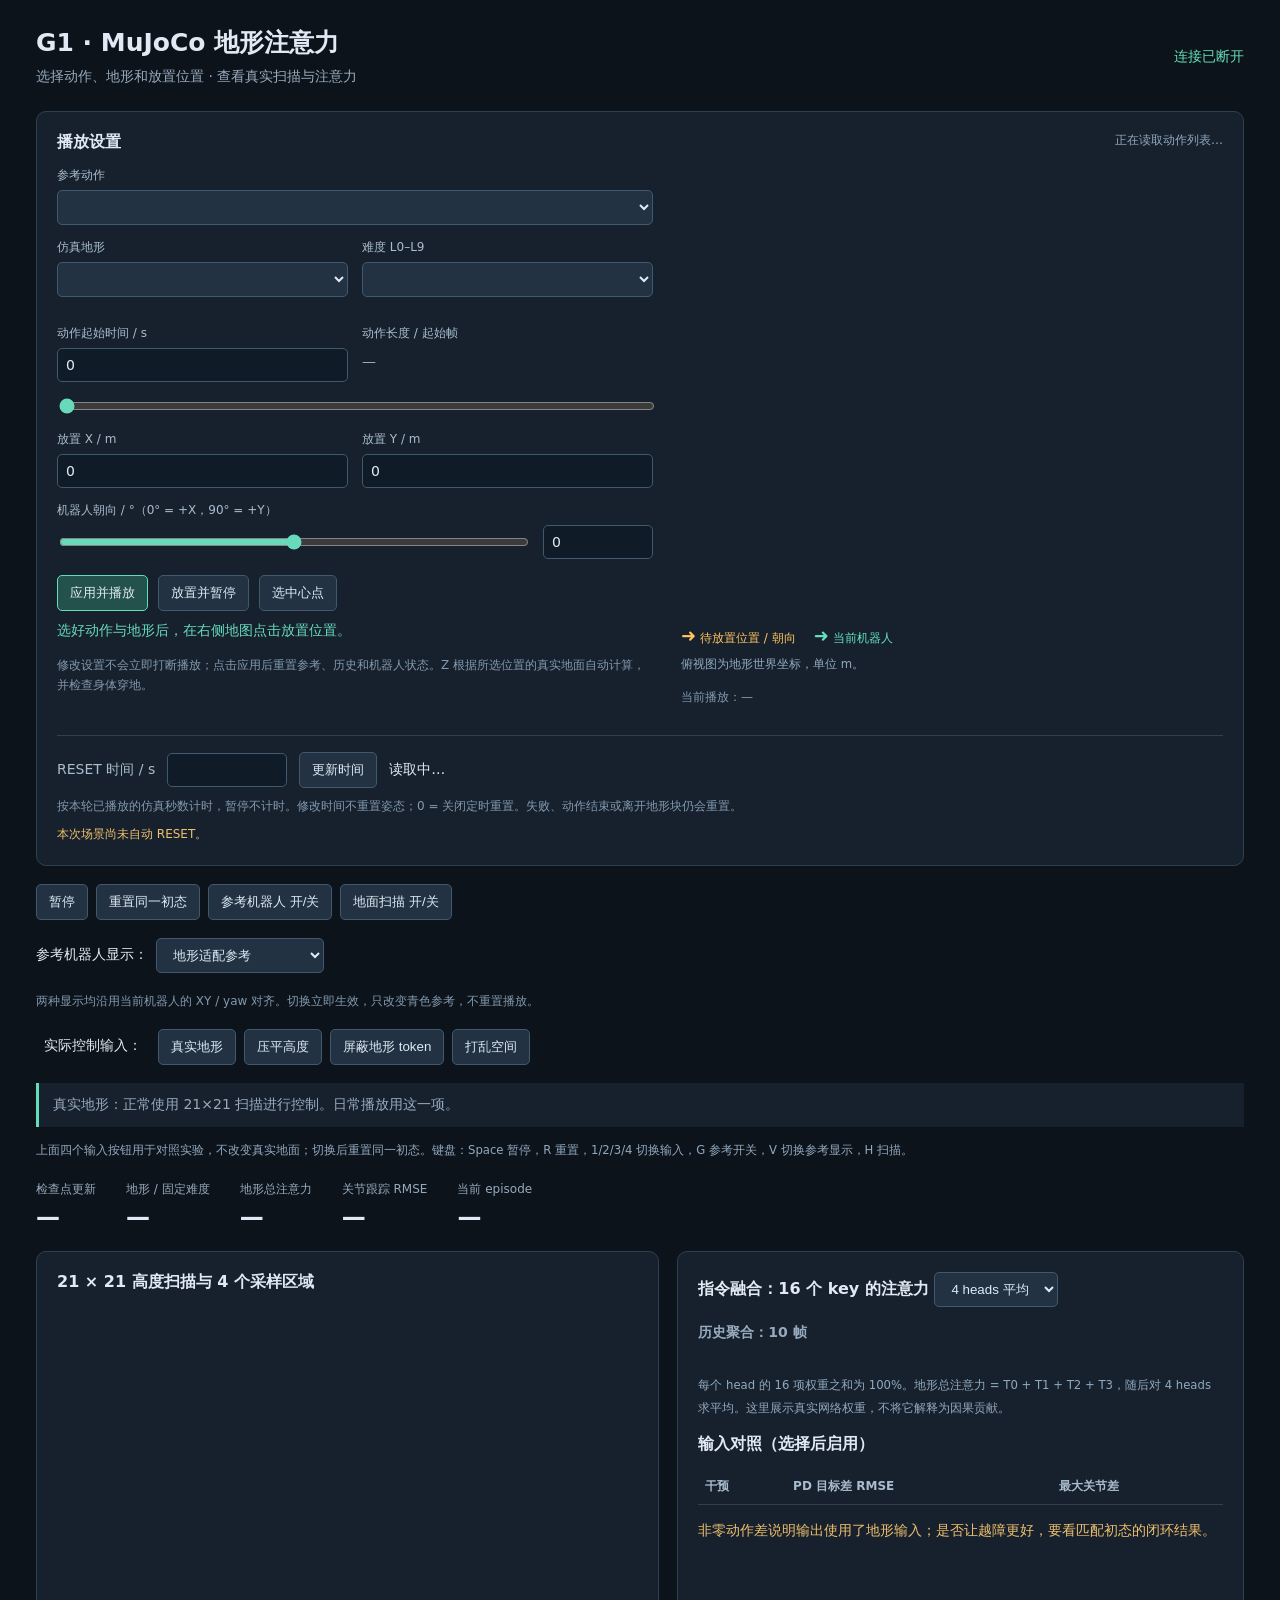
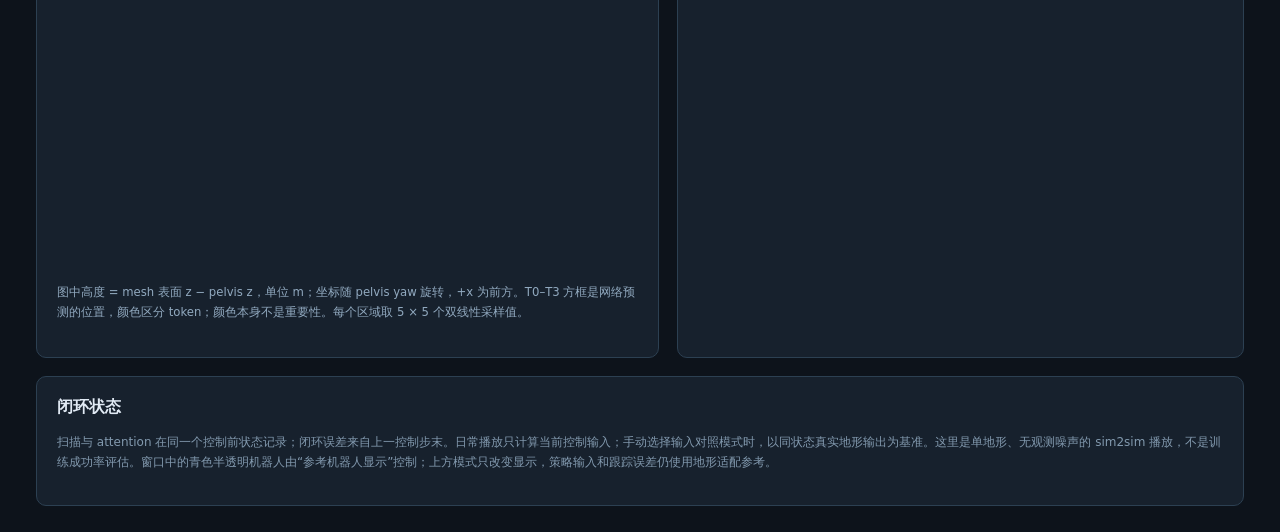
==== source/instinctlab/instinctlab/tasks/shadowing/pgmt/msic/pgmt_dashboard.html @ ec5237e5 "add pgmt base" ====
<!doctype html><html lang="zh-CN"><meta charset="utf-8"><meta name="viewport" content="width=device-width,initial-scale=1">
<title>G1 · MuJoCo 地形注意力</title><style>
*{box-sizing:border-box}body{margin:0;background:#0d131b;color:#e1eaf4;font:14px system-ui,"Noto Sans CJK SC",sans-serif}main{max-width:1260px;margin:auto;padding:26px}h1{font-size:25px;margin:0 0 6px}h2{font-size:16px;margin:0 0 14px}p{color:#97aabd;line-height:1.7}.top{display:flex;justify-content:space-between;align-items:center;gap:20px}.status{color:#63dcb9}button,select{background:#223243;color:#e1eaf4;border:1px solid #41596c;border-radius:5px;padding:8px 12px;cursor:pointer}button.active{background:#23514b;border-color:#63dcb9}.controls{display:flex;gap:8px;flex-wrap:wrap;margin:18px 0}.cards{display:grid;grid-template-columns:1.1fr 1fr;gap:18px}.panel{background:#17212d;border:1px solid #2c4052;border-radius:10px;padding:20px}.numbers{display:flex;gap:30px;flex-wrap:wrap;margin:20px 0}.n label{display:block;color:#97aabd;font-size:12px}.n b{display:block;font-size:24px;margin-top:5px}canvas{display:block;width:100%;height:auto}small{color:#91a9bf;line-height:1.7}.row{display:grid;grid-template-columns:60px 1fr 56px;align-items:center;gap:8px;margin:6px 0;font:12px monospace}.track{height:12px;background:#293848}.fill{height:100%;background:#79b3df}.hist{display:flex;gap:3px;margin-top:10px}.hc{background:#2c465c;flex:1;text-align:center;padding:8px 0;font-size:11px;border-radius:3px}.diagnostic{margin-top:18px}table{border-collapse:collapse;width:100%}td,th{padding:9px 7px;border-bottom:1px solid #2c4052;text-align:left}th{color:#a9bdce;font-size:12px}.foot{font-size:12px;color:#8299ae}a{color:#75c9ed}.chip{color:#ffc670}#patches{display:flex;gap:7px}#patches canvas{width:24%;border-radius:4px}.notice{color:#efc06d} @media(max-width:850px){.cards{grid-template-columns:1fr}main{padding:15px}.top{align-items:flex-start}}
input{background:#0f1b27;color:#e1eaf4;border:1px solid #41596c;border-radius:5px;padding:8px;width:100%;font:inherit}input[type=range]{padding:0;accent-color:#67dabc;border:0}select{max-width:100%}button:disabled,input:disabled,select:disabled{opacity:.5;cursor:default}.scene_editor{margin-top:22px}.scene_grid{display:grid;grid-template-columns:1.1fr 1fr;gap:28px}.scene_fields{display:grid;grid-template-columns:1fr 1fr;gap:14px}.scene_fields label{display:block;font-size:12px;color:#a9bdce;margin-bottom:6px}.scene_fields select{width:100%}.wide{grid-column:1/-1}.scene_buttons{display:flex;gap:10px;margin:16px 0 8px}.primary{background:#23514b;border-color:#63dcb9}.mode_help{background:#17212d;border-left:3px solid #63dcb9;padding:10px 14px}.map_legend{display:flex;gap:18px;font-size:12px;margin:8px 0}.map_legend b{font-size:18px}.scene_editor h2{display:flex;justify-content:space-between;gap:20px}.scene_editor h2 span{font-size:12px;font-weight:normal;color:#91a9bf}#terrain_map{cursor:crosshair;touch-action:none;max-width:480px;margin:auto}#scene_feedback{min-height:24px;line-height:1.6;color:#67dabc}#scene_current{margin-top:12px;overflow-wrap:anywhere}.small_number{max-width:110px}#heading_row{display:flex;gap:12px;align-items:center}#heading_row input[type=range]{flex:1}#scene_form{min-width:0} @media(max-width:850px){.scene_grid{grid-template-columns:1fr}.scene_buttons{flex-wrap:wrap}}
.reset_settings{border-top:1px solid #2c4052;margin-top:16px;padding-top:16px}.reset_row{display:flex;gap:12px;align-items:center;flex-wrap:wrap}.reset_row input{width:120px}.reset_row label{color:#a9bdce}.reset_settings p{margin:8px 0 0}#reset_feedback{color:#67dabc}#last_reset{color:#efc06d}
</style><main><div class="top"><div><h1>G1 · MuJoCo 地形注意力</h1><p style="margin:0">选择动作、地形和放置位置 · 查看真实扫描与注意力</p></div><div id="status" class="status">连接中…</div></div>
<section class="panel scene_editor"><h2>播放设置 <span id="catalog_count">正在读取动作列表…</span></h2><div class="scene_grid">
<form id="scene_form"><div class="scene_fields">
<div class="wide"><label for="motion_select">参考动作</label><select id="motion_select" required></select></div>
<div><label for="terrain_select">仿真地形</label><select id="terrain_select" required></select></div><div><label for="level_select">难度 L0–L9</label><select id="level_select"></select></div>
<div class="wide"><small id="terrain_detail"></small></div>
<div><label for="motion_start">动作起始时间 / s</label><input id="motion_start" type="number" min="0" step="any" value="0" required></div><div><label>动作长度 / 起始帧</label><p id="motion_duration" style="margin:8px 0">—</p></div>
<div class="wide"><input id="motion_slider" aria-label="动作起始时间滑块" type="range" min="0" step="0.02" value="0"></div>
<div><label for="spawn_x">放置 X / m</label><input id="spawn_x" type="number" min="-3.9" max="3.9" step="any" value="0" required></div><div><label for="spawn_y">放置 Y / m</label><input id="spawn_y" type="number" min="-3.9" max="3.9" step="any" value="0" required></div>
<div class="wide"><label for="spawn_heading">机器人朝向 / °（0° = +X，90° = +Y）</label><div id="heading_row"><input id="heading_slider" aria-label="机器人朝向滑块" type="range" min="-180" max="180" step="1" value="0"><input id="spawn_heading" class="small_number" type="number" min="-180" max="180" step="any" value="0" required></div></div>
</div><div class="scene_buttons"><button id="apply_play" type="button" class="primary">应用并播放</button><button id="apply_pause" type="button">放置并暂停</button><button id="map_center" type="button">选中心点</button></div>
<div id="scene_feedback" role="status">选好动作与地形后，在右侧地图点击放置位置。</div><small id="ground_notice"></small><p class="foot">修改设置不会立即打断播放；点击应用后重置参考、历史和机器人状态。Z 根据所选位置的真实地面自动计算，并检查身体穿地。</p></form>
<div><canvas id="terrain_map" width="480" height="450" aria-label="地形俯视图，点击或拖动选择机器人放置位置"></canvas><div class="map_legend"><span style="color:#ffc45d"><b>➜</b> 待放置位置 / 朝向</span><span style="color:#64e1bf"><b>➜</b> 当前机器人</span></div><small id="map_height">俯视图为地形世界坐标，单位 m。</small><p class="foot" id="scene_current">当前播放：—</p></div>
</div><div class="reset_settings"><form id="reset_form" class="reset_row"><label for="reset_seconds">RESET 时间 / s</label><input id="reset_seconds" type="number" min="0" step="any" required aria-label="自动重置时间，0 表示关闭定时重置"><button id="apply_reset_time" type="submit">更新时间</button><span id="reset_clock">读取中…</span><span id="reset_feedback" role="status"></span></form><p class="foot">按本轮已播放的仿真秒数计时，暂停不计时。修改时间不重置姿态；0 = 关闭定时重置。失败、动作结束或离开地形块仍会重置。</p><p id="last_reset" class="foot">本次场景尚未自动 RESET。</p></div></section>
<div class="controls"><button onclick="control('pause')" id="pause">暂停</button><button onclick="control('reset')">重置同一初态</button><button onclick="control('ghost')" id="ghost">参考机器人 开/关</button><button onclick="control('scan')">地面扫描 开/关</button></div>
<div class="controls" style="align-items:center"><label for="reference_display">参考机器人显示：</label><select id="reference_display"><option value="terrain">地形适配参考</option><option value="source">原始 NPZ（不抬高）</option></select><span id="reference_feedback" role="status" class="status"></span></div>
<p class="foot" id="reference_help">两种显示均沿用当前机器人的 XY / yaw 对齐。切换立即生效，只改变青色参考，不重置播放。</p>
<div class="controls"><span style="padding:8px">实际控制输入：</span><button data-mode="real" onclick="control('real')">真实地形</button><button data-mode="flat" onclick="control('flat')">压平高度</button><button data-mode="off" onclick="control('off')">屏蔽地形 token</button><button data-mode="shuffled" onclick="control('shuffled')">打乱空间</button></div>
<p class="mode_help" id="mode_help">真实地形：正常使用 21×21 扫描进行控制。日常播放用这一项。</p>
<small>上面四个输入按钮用于对照实验，不改变真实地面；切换后重置同一初态。键盘：Space 暂停，R 重置，1/2/3/4 切换输入，G 参考开关，V 切换参考显示，H 扫描。</small>
<div class="numbers"><div class="n"><label>检查点更新</label><b id="update">—</b></div><div class="n"><label>地形 / 固定难度</label><b id="terrain">—</b></div><div class="n"><label>地形总注意力</label><b id="mass">—</b></div><div class="n"><label>关节跟踪 RMSE</label><b id="joint">—</b></div><div class="n"><label>当前 episode</label><b id="episode">—</b></div></div>
<div class="cards"><section class="panel"><h2>21 × 21 高度扫描与 4 个采样区域</h2><canvas id="scan" width="580" height="575"></canvas><small>图中高度 = mesh 表面 z − pelvis z，单位 m；坐标随 pelvis yaw 旋转，+x 为前方。T0–T3 方框是网络预测的位置，颜色区分 token；颜色本身不是重要性。每个区域取 5 × 5 个双线性采样值。</small><p id="range"></p><div id="patches"></div><small id="scan_note"></small></section>
<section class="panel"><h2>指令融合：16 个 key 的注意力 <select id="head"><option value="-1">4 heads 平均</option><option value="0">Head 0</option><option value="1">Head 1</option><option value="2">Head 2</option><option value="3">Head 3</option></select></h2><div id="bars"></div><p><b>历史聚合：10 帧</b></p><div class="hist" id="history"></div><p><small>每个 head 的 16 项权重之和为 100%。地形总注意力 = T0 + T1 + T2 + T3，随后对 4 heads 求平均。这里展示真实网络权重，不将它解释为因果贡献。</small></p><h2>输入对照（选择后启用）</h2><table><thead><tr><th>干预</th><th>PD 目标差 RMSE</th><th>最大关节差</th></tr></thead><tbody id="counter"></tbody></table><p class="notice">非零动作差说明输出使用了地形输入；是否让越障更好，要看匹配初态的闭环结果。</p></section></div>
<section class="panel diagnostic"><h2>闭环状态</h2><div id="metrics"></div><p class="foot">扫描与 attention 在同一个控制前状态记录；闭环误差来自上一控制步末。日常播放只计算当前控制输入；手动选择输入对照模式时，以同状态真实地形输出为基准。这里是单地形、无观测噪声的 sim2sim 播放，不是训练成功率评估。窗口中的青色半透明机器人由“参考机器人显示”控制；上方模式只改变显示，策略输入和跟踪误差仍使用地形适配参考。</p></section></main>
<script>
const $=x=>document.getElementById(x), C=['#ffb033','#36d9a6','#a885ff','#ff6385'];let last=null,lastTime=0;
async function control(command){await fetch('/control',{method:'POST',headers:{'Content-Type':'application/json'},body:JSON.stringify({command})})}
function color(v,lo,hi){let t=Math.max(0,Math.min(1,(v-lo)/Math.max(.02,hi-lo)));return `rgb(${25+150*t},${80+125*t},${145-50*t})`}
function avg(a,h){return h>=0?a[h]:a[0].map((_,i)=>a.reduce((v,r)=>v+r[i],0)/a.length)}
function draw(s){last=s;let h=+$('head').value,w=avg(s.weights,h),hw=avg(s.history,h),a=s.height.flat(),lo=Math.min(...a),hi=Math.max(...a),cv=$('scan'),ctx=cv.getContext('2d'),ox=54,oy=23,sz=480,cell=sz/21;
ctx.clearRect(0,0,580,575);for(let j=0;j<21;j++)for(let i=0;i<21;i++){ctx.fillStyle=color(s.height[j][i],lo,hi);ctx.fillRect(ox+i*cell,oy+(20-j)*cell,cell+.2,cell+.2)}ctx.fillStyle='#b6c9d9';ctx.font='12px sans-serif';[-1,0,1].forEach(v=>{ctx.fillText(v.toFixed(1),ox+(v+1.05)/2.1*sz-8,oy+sz+23);ctx.fillText(v.toFixed(1),ox-33,oy+(1.05-v)/2.1*sz+4)});ctx.fillText('x / m   前方 →',ox+180,oy+sz+48);ctx.fillText('y / m',6,18);
s.centers.forEach((p,i)=>{let x=ox+(p[0]+1.05)/2.1*sz,y=oy+(1.05-p[1])/2.1*sz,r=.2/2.1*sz;ctx.strokeStyle=C[i];ctx.lineWidth=2;ctx.strokeRect(x-r,y-r,2*r,2*r);ctx.fillStyle='rgba(10,17,25,.85)';ctx.fillRect(x-r+1,y-23,85,21);ctx.fillStyle=C[i];ctx.font='bold 13px sans-serif';ctx.fillText(`T${i} ${(w[12+i]*100).toFixed(2)}%`,x-r+4,y-8);ctx.fillRect(x-3,y-3,6,6)});ctx.fillStyle='white';ctx.beginPath();ctx.arc(ox+sz/2,oy+sz/2,4,0,7);ctx.fill();
$('range').textContent=`扫描高度 [${lo.toFixed(3)}, ${hi.toFixed(3)}] m · 高差 ${(hi-lo).toFixed(3)} m`;
$('bars').innerHTML=w.map((v,i)=>`<div class="row"><span>${i===0?'history':i<12?'ref+'+(i-1):'T'+(i-12)}</span><div class="track"><div class="fill" style="width:${Math.max(.1,v*100)}%;background:${i>=12?C[i-12]:'#79b3df'}"></div></div><span>${(v*100).toFixed(2)}%</span></div>`).join('');
$('history').innerHTML=hw.map((v,i)=>`<div class="hc">${i-9} 帧<br>${(v*100).toFixed(1)}%</div>`).join('');$('patches').innerHTML='';s.patches.forEach((p,k)=>{let cv=document.createElement('canvas');cv.width=125;cv.height=150;let c=cv.getContext('2d');p.forEach((v,i)=>{c.fillStyle=color(v,lo,hi);c.fillRect(i%5*25,(4-Math.floor(i/5))*25,25,25)});c.fillStyle=C[k];c.font='12px sans-serif';c.fillText('T'+k+' · 实际输入',5,143);$('patches').appendChild(cv)});
$('counter').innerHTML=Object.entries(s.counterfactual).map(([k,v])=>`<tr><td>${{flat:'压平（保留脚下高度）',off:'地形 gate = 0',shuffled:'空间打乱（保留直方图）'}[k]}</td><td>${v.target_rmse_rad.toFixed(5)} rad</td><td>${v.target_max_rad.toFixed(5)} rad</td></tr>`).join('');
$('update').textContent=s.checkpoint_update;$('terrain').textContent=s.terrain==='box_test'?'箱台 10/20/30/40 cm':s.terrain+' · L'+s.level;$('mass').textContent=(s.terrain_mass*100).toFixed(2)+'%';$('joint').textContent=s.metrics.joint_rmse_rad.toFixed(3)+' rad';$('episode').textContent=s.metrics.episode+' / '+s.metrics.episode_time_s.toFixed(1)+'s';$('pause').textContent=s.paused?'继续':'暂停';document.querySelectorAll('[data-mode]').forEach(e=>e.classList.toggle('active',e.dataset.mode===s.mode));
$('metrics').textContent=`步数 ${s.step} · 参考帧 ${s.metrics.frame} · 移动路径 ${(s.metrics.traveled_xy_m??0).toFixed(2)} m · 平台外 ${(s.metrics.off_platform_s??0).toFixed(2)} s · 根部高度误差 ${s.metrics.root_height_error_m.toFixed(3)} m · 倾斜误差 ${s.metrics.root_tilt_error_rad.toFixed(3)} rad · 身体最大误差 ${s.metrics.body_error_max_m.toFixed(3)} m · 支撑地面 ${s.metrics.support_z_m.toFixed(3)} m`;
$('scan_note').textContent=s.mode==='real'?'当前使用真实高度图。':'蓝绿色底图始终显示真实扫描；小图和 attention 显示当前控制模式下的网络输入与权重。';

$('mode_help').textContent=({real:'真实地形：正常使用 21×21 地形扫描进行控制。日常播放用这一项。',flat:'压平高度：只把网络收到的扫描图填成脚下的地面高度，去掉周围起伏；仿真中的台阶、方块仍然存在。',off:'屏蔽地形 token：让 4 个地形 token 的注意力为 0，观察完全关闭地形特征后如何运动；扫描图仍可显示。',shuffled:'打乱空间：保留 441 个高度值，但打乱它们的位置，破坏地形的空间形状；真实地面不变。'})[s.mode];
window.sceneEditor?.update(s);
window.resetTimer?.update(s);
window.referenceDisplay?.update(s);
}
$('head').onchange=()=>last&&draw(last);setInterval(async()=>{try{let r=await fetch('/state'),s=await r.json();if(!s.weights)return;if(!last||s.step!==last.step||s.paused)lastTime=Date.now();draw(s);$('status').textContent=(s.paused?'已暂停':Date.now()-lastTime>2500?'数据已停止更新':'实时连接')+' · step '+s.step}catch(e){$('status').textContent='连接已断开'}},150);
</script><script src="/controls.js"></script></html>
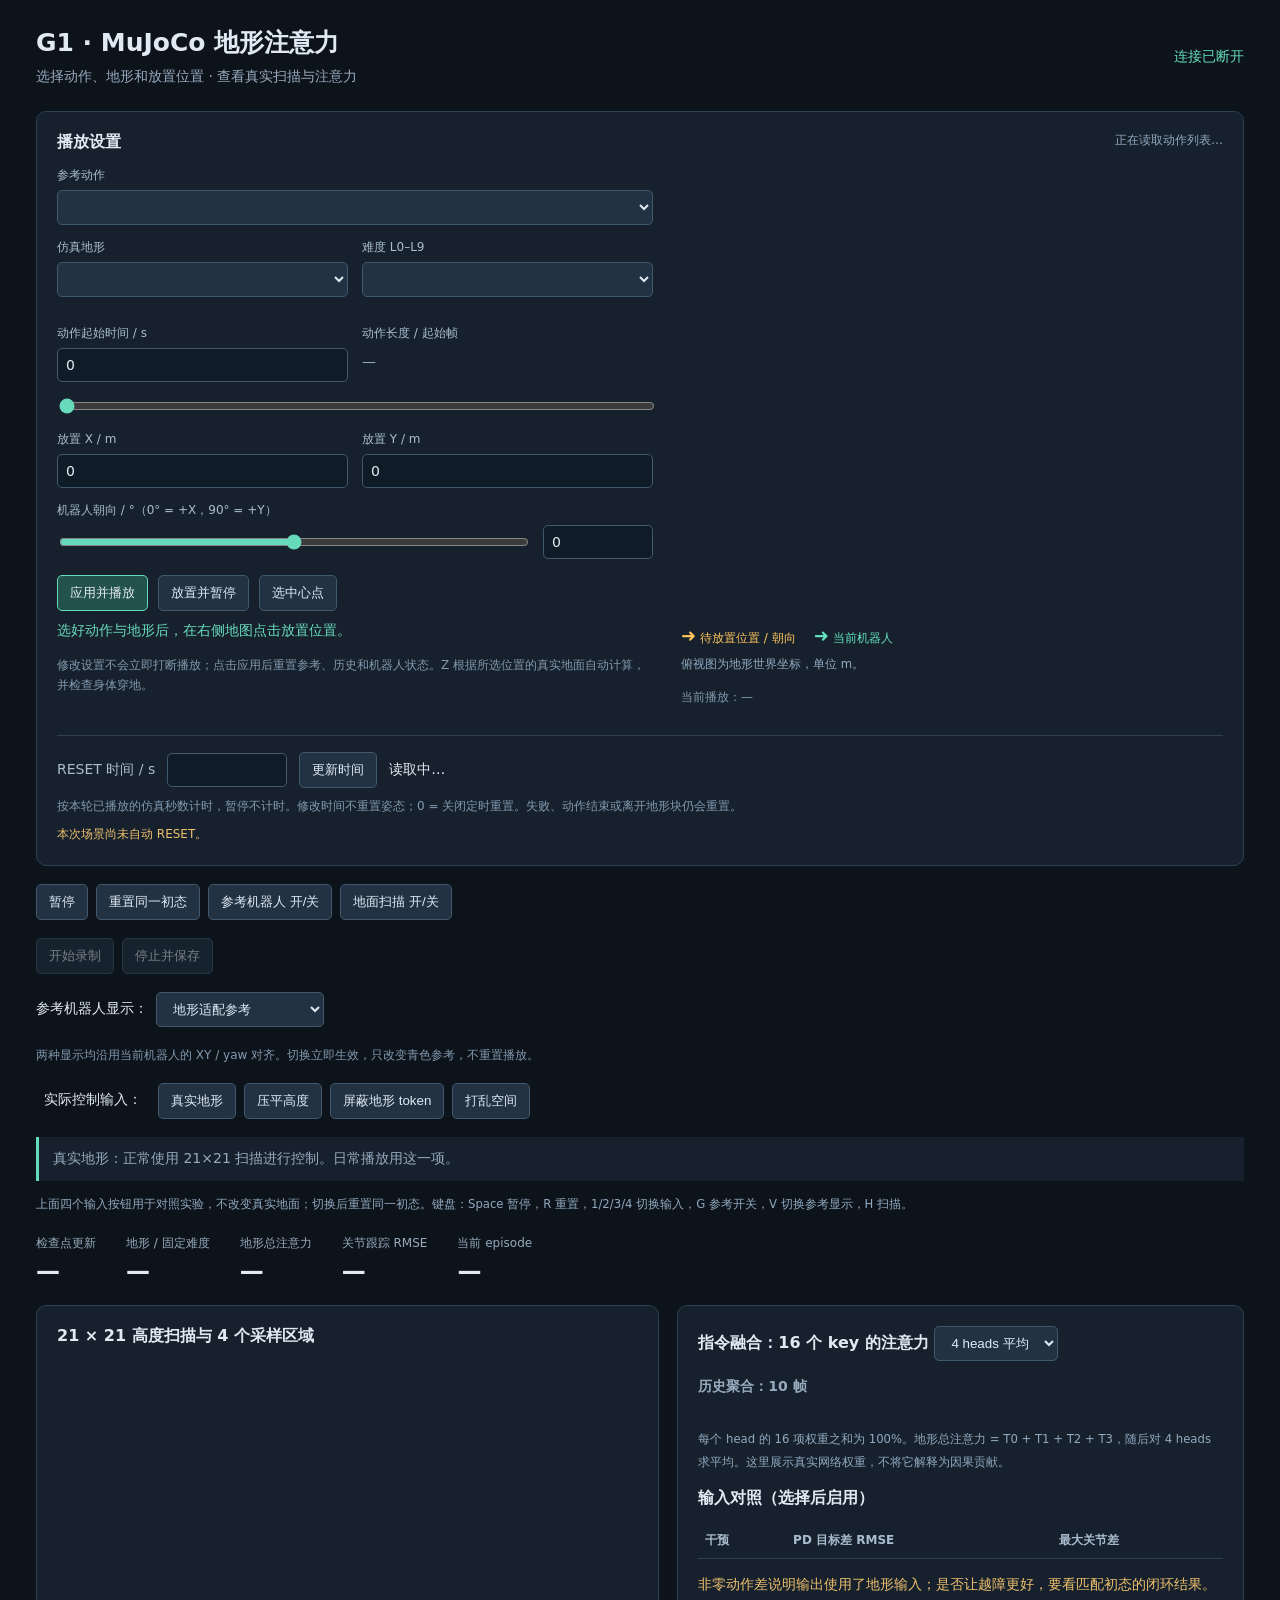
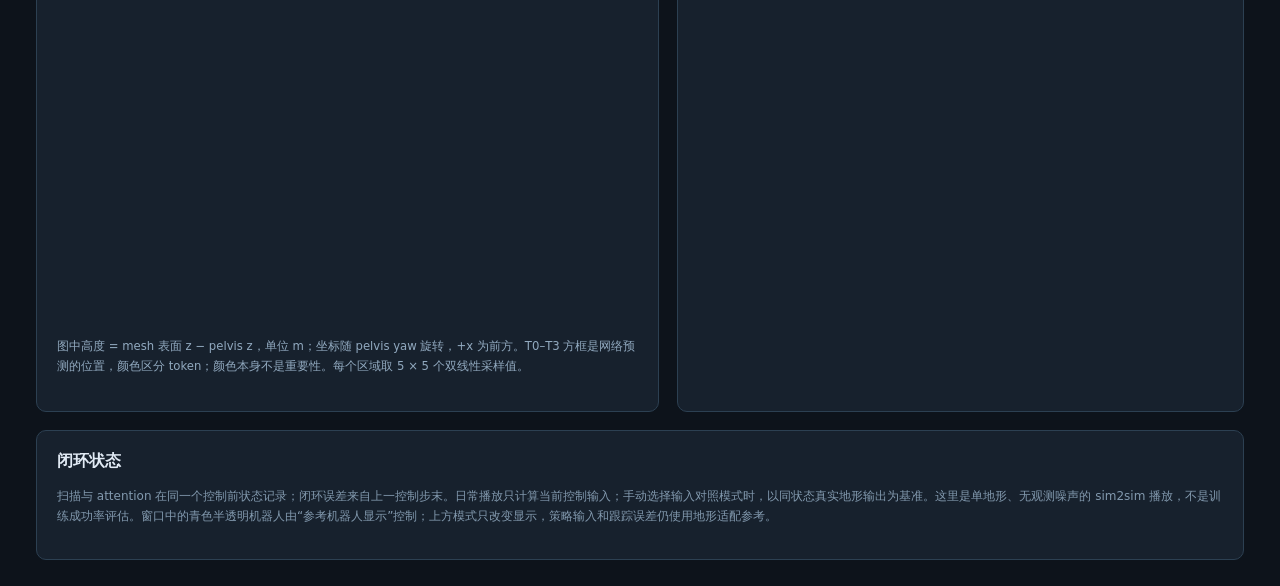
==== commit 0f83de26: "feat(pgmt): add T3 stair training and replay recording" ====
--- a/source/instinctlab/instinctlab/tasks/shadowing/pgmt/msic/pgmt_dashboard.html
+++ b/source/instinctlab/instinctlab/tasks/shadowing/pgmt/msic/pgmt_dashboard.html
@@ -18,6 +18,7 @@
 <div><canvas id="terrain_map" width="480" height="450" aria-label="地形俯视图，点击或拖动选择机器人放置位置"></canvas><div class="map_legend"><span style="color:#ffc45d"><b>➜</b> 待放置位置 / 朝向</span><span style="color:#64e1bf"><b>➜</b> 当前机器人</span></div><small id="map_height">俯视图为地形世界坐标，单位 m。</small><p class="foot" id="scene_current">当前播放：—</p></div>
 </div><div class="reset_settings"><form id="reset_form" class="reset_row"><label for="reset_seconds">RESET 时间 / s</label><input id="reset_seconds" type="number" min="0" step="any" required aria-label="自动重置时间，0 表示关闭定时重置"><button id="apply_reset_time" type="submit">更新时间</button><span id="reset_clock">读取中…</span><span id="reset_feedback" role="status"></span></form><p class="foot">按本轮已播放的仿真秒数计时，暂停不计时。修改时间不重置姿态；0 = 关闭定时重置。失败、动作结束或离开地形块仍会重置。</p><p id="last_reset" class="foot">本次场景尚未自动 RESET。</p></div></section>
 <div class="controls"><button onclick="control('pause')" id="pause">暂停</button><button onclick="control('reset')">重置同一初态</button><button onclick="control('ghost')" id="ghost">参考机器人 开/关</button><button onclick="control('scan')">地面扫描 开/关</button></div>
+<div class="controls" style="align-items:center"><button id="record_start" type="button" disabled>开始录制</button><button id="record_stop" type="button" disabled>停止并保存</button><span id="record_status" role="status"></span><a id="record_download" hidden download>下载 MP4</a></div>
 <div class="controls" style="align-items:center"><label for="reference_display">参考机器人显示：</label><select id="reference_display"><option value="terrain">地形适配参考</option><option value="source">原始 NPZ（不抬高）</option></select><span id="reference_feedback" role="status" class="status"></span></div>
 <p class="foot" id="reference_help">两种显示均沿用当前机器人的 XY / yaw 对齐。切换立即生效，只改变青色参考，不重置播放。</p>
 <div class="controls"><span style="padding:8px">实际控制输入：</span><button data-mode="real" onclick="control('real')">真实地形</button><button data-mode="flat" onclick="control('flat')">压平高度</button><button data-mode="off" onclick="control('off')">屏蔽地形 token</button><button data-mode="shuffled" onclick="control('shuffled')">打乱空间</button></div>
@@ -47,6 +48,7 @@
 window.sceneEditor?.update(s);
 window.resetTimer?.update(s);
 window.referenceDisplay?.update(s);
+window.videoRecording?.update(s);
 }
 $('head').onchange=()=>last&&draw(last);setInterval(async()=>{try{let r=await fetch('/state'),s=await r.json();if(!s.weights)return;if(!last||s.step!==last.step||s.paused)lastTime=Date.now();draw(s);$('status').textContent=(s.paused?'已暂停':Date.now()-lastTime>2500?'数据已停止更新':'实时连接')+' · step '+s.step}catch(e){$('status').textContent='连接已断开'}},150);
 </script><script src="/controls.js"></script></html>
